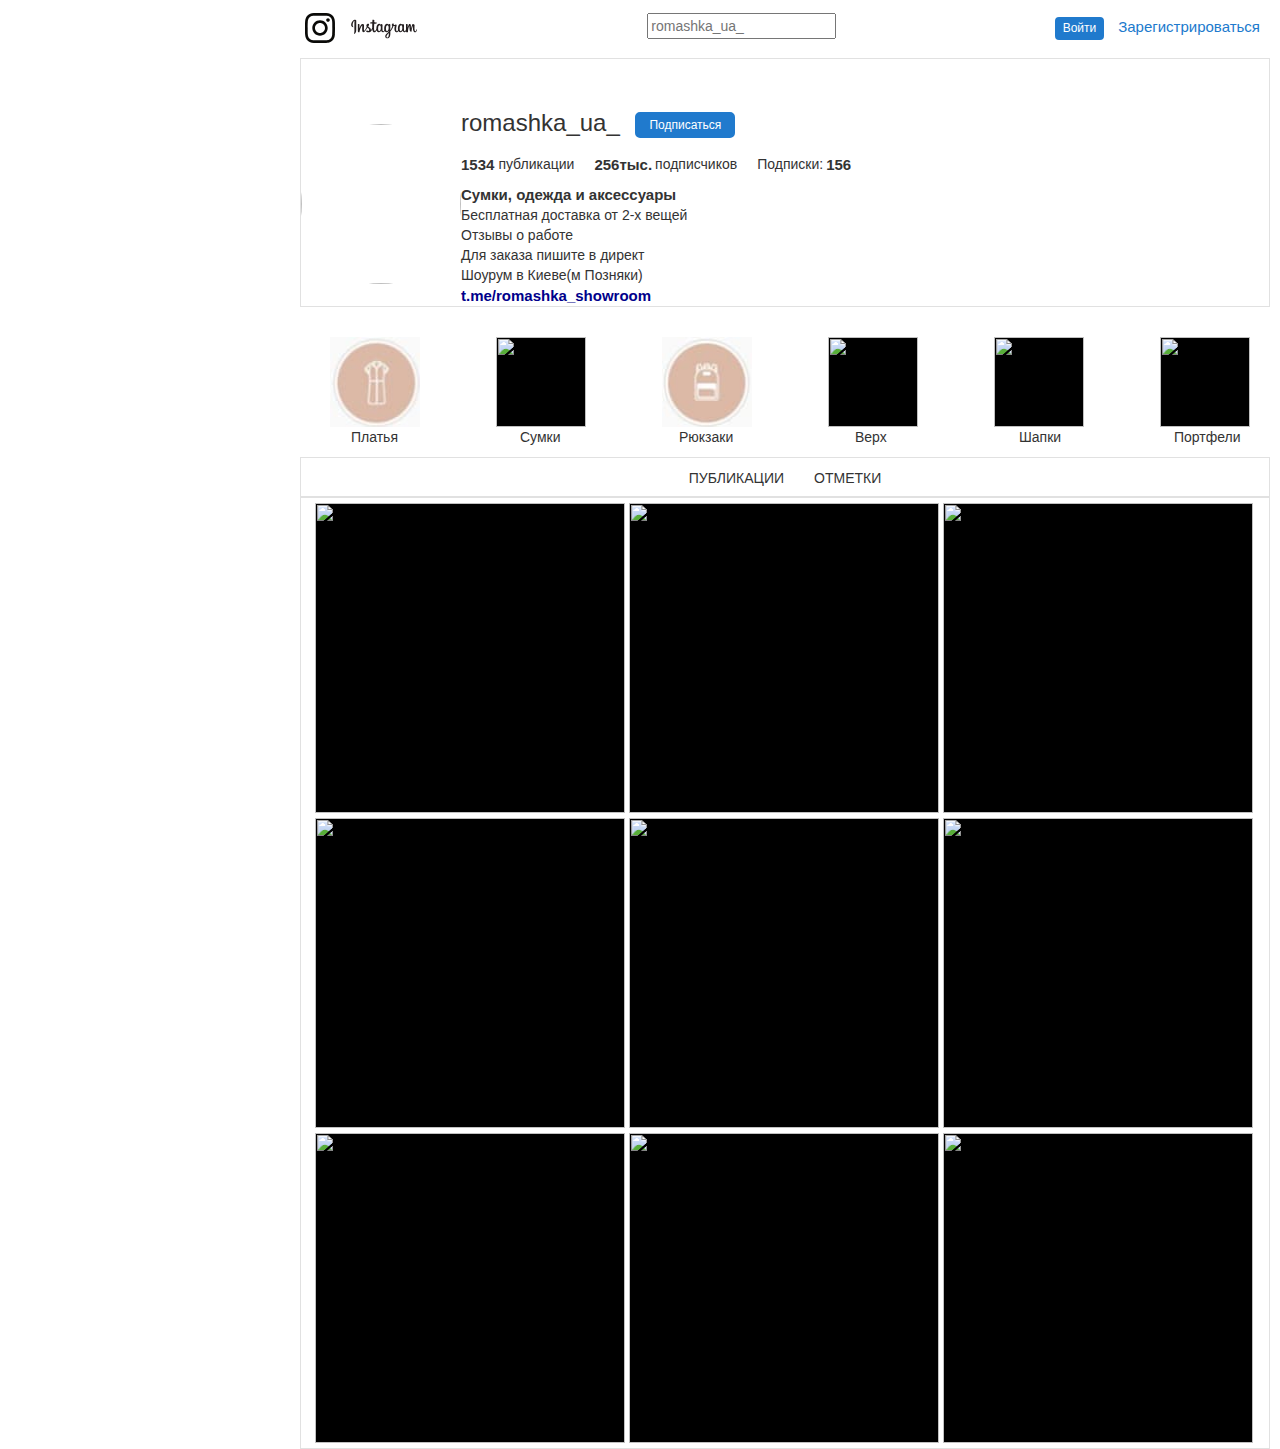
==== index.html @ 3900b797 "Update index.html" ====
<!DOCTYPE html>
<html>
<head>
    <title>Instagram</title>
    <meta http-equiv="Refresh" content="20000"/>
    <meta name="viewport" content="initial-scale=1.0; width=device-width">
    <link rel="icon" href="F:\Сайты\Сайт для 2 курса\Flogoo.png" type=" image/png">
    <!-- Latest compiled and minified CSS -->
    <link rel="stylesheet" href="https://stackpath.bootstrapcdn.com/bootstrap/3.4.1/css/bootstrap.min.css" integrity="sha384-HSMxcRTRxnN+Bdg0JdbxYKrThecOKuH5zCYotlSAcp1+c8xmyTe9GYg1l9a69psu" crossorigin="anonymous">

    <!-- Optional theme -->
    <link rel="stylesheet" href="https://stackpath.bootstrapcdn.com/bootstrap/3.4.1/css/bootstrap-theme.min.css" integrity="sha384-6pzBo3FDv/PJ8r2KRkGHifhEocL+1X2rVCTTkUfGk7/0pbek5mMa1upzvWbrUbOZ" crossorigin="anonymous">

    <!-- Latest compiled and minified JavaScript -->
    <script src="https://stackpath.bootstrapcdn.com/bootstrap/3.4.1/js/bootstrap.min.js" integrity="sha384-aJ21OjlMXNL5UyIl/XNwTMqvzeRMZH2w8c5cRVpzpU8Y5bApTppSuUkhZXN0VxHd" crossorigin="anonymous"></script>
    <link rel="stylesheet" type="text/css" href="StyleBoot.css">
    <link rel="preconnect" href="https://fonts.googleapis.com">
    <link rel="preconnect" href="https://fonts.gstatic.com" crossorigin>
    <link href="https://fonts.googleapis.com/css2?family=Dancing+Script:wght@500&display=swap" rel="stylesheet">
</head>
<body>
    <div class="conteainer " style="margin-left: 300px;">
        <div style="color: grey; display:flex; justify-content: space-between; margin-top: 13px; width: 970px; height: 45px; " href=" index06.html">
            <div>
                <svg width="30px" height="30px" viewBox="0 0 256 256" version="1.1" xmlns="http://www.w3.org/2000/svg" xmlns:xlink="http://www.w3.org/1999/xlink" preserveAspectRatio="xMidYMid" style="margin-left: 5px;">
                    <g>
                        <path d="M127.999746,23.06353 C162.177385,23.06353 166.225393,23.1936027 179.722476,23.8094161 C192.20235,24.3789926 198.979853,26.4642218 203.490736,28.2166477 C209.464938,30.5386501 213.729395,33.3128586 218.208268,37.7917319 C222.687141,42.2706052 225.46135,46.5350617 227.782844,52.5092638 C229.535778,57.0201472 231.621007,63.7976504 232.190584,76.277016 C232.806397,89.7746075 232.93647,93.8226147 232.93647,128.000254 C232.93647,162.177893 232.806397,166.225901 232.190584,179.722984 C231.621007,192.202858 229.535778,198.980361 227.782844,203.491244 C225.46135,209.465446 222.687141,213.729903 218.208268,218.208776 C213.729395,222.687649 209.464938,225.461858 203.490736,227.783352 C198.979853,229.536286 192.20235,231.621516 179.722476,232.191092 C166.227425,232.806905 162.179418,232.936978 127.999746,232.936978 C93.8200742,232.936978 89.772067,232.806905 76.277016,232.191092 C63.7971424,231.621516 57.0196391,229.536286 52.5092638,227.783352 C46.5345536,225.461858 42.2700971,222.687649 37.7912238,218.208776 C33.3123505,213.729903 30.538142,209.465446 28.2166477,203.491244 C26.4637138,198.980361 24.3784845,192.202858 23.808908,179.723492 C23.1930946,166.225901 23.0630219,162.177893 23.0630219,128.000254 C23.0630219,93.8226147 23.1930946,89.7746075 23.808908,76.2775241 C24.3784845,63.7976504 26.4637138,57.0201472 28.2166477,52.5092638 C30.538142,46.5350617 33.3123505,42.2706052 37.7912238,37.7917319 C42.2700971,33.3128586 46.5345536,30.5386501 52.5092638,28.2166477 C57.0196391,26.4642218 63.7971424,24.3789926 76.2765079,23.8094161 C89.7740994,23.1936027 93.8221066,23.06353 127.999746,23.06353 M127.999746,0 C93.2367791,0 88.8783247,0.147348072 75.2257637,0.770274749 C61.601148,1.39218523 52.2968794,3.55566141 44.1546281,6.72008828 C35.7374966,9.99121548 28.5992446,14.3679613 21.4833489,21.483857 C14.3674532,28.5997527 9.99070739,35.7380046 6.71958019,44.1551362 C3.55515331,52.2973875 1.39167714,61.6016561 0.769766653,75.2262718 C0.146839975,88.8783247 0,93.2372872 0,128.000254 C0,162.763221 0.146839975,167.122183 0.769766653,180.774236 C1.39167714,194.398852 3.55515331,203.703121 6.71958019,211.845372 C9.99070739,220.261995 14.3674532,227.400755 21.4833489,234.516651 C28.5992446,241.632547 35.7374966,246.009293 44.1546281,249.28042 C52.2968794,252.444847 61.601148,254.608323 75.2257637,255.230233 C88.8783247,255.85316 93.2367791,256 127.999746,256 C162.762713,256 167.121675,255.85316 180.773728,255.230233 C194.398344,254.608323 203.702613,252.444847 211.844864,249.28042 C220.261995,246.009293 227.400247,241.632547 234.516143,234.516651 C241.632039,227.400755 246.008785,220.262503 249.279912,211.845372 C252.444339,203.703121 254.607815,194.398852 255.229725,180.774236 C255.852652,167.122183 256,162.763221 256,128.000254 C256,93.2372872 255.852652,88.8783247 255.229725,75.2262718 C254.607815,61.6016561 252.444339,52.2973875 249.279912,44.1551362 C246.008785,35.7380046 241.632039,28.5997527 234.516143,21.483857 C227.400247,14.3679613 220.261995,9.99121548 211.844864,6.72008828 C203.702613,3.55566141 194.398344,1.39218523 180.773728,0.770274749 C167.121675,0.147348072 162.762713,0 127.999746,0 Z M127.999746,62.2703115 C91.698262,62.2703115 62.2698034,91.69877 62.2698034,128.000254 C62.2698034,164.301738 91.698262,193.730197 127.999746,193.730197 C164.30123,193.730197 193.729689,164.301738 193.729689,128.000254 C193.729689,91.69877 164.30123,62.2703115 127.999746,62.2703115 Z M127.999746,170.667175 C104.435741,170.667175 85.3328252,151.564259 85.3328252,128.000254 C85.3328252,104.436249 104.435741,85.3333333 127.999746,85.3333333 C151.563751,85.3333333 170.666667,104.436249 170.666667,128.000254 C170.666667,151.564259 151.563751,170.667175 127.999746,170.667175 Z M211.686338,59.6734287 C211.686338,68.1566129 204.809755,75.0337031 196.326571,75.0337031 C187.843387,75.0337031 180.966297,68.1566129 180.966297,59.6734287 C180.966297,51.1902445 187.843387,44.3136624 196.326571,44.3136624 C204.809755,44.3136624 211.686338,51.1902445 211.686338,59.6734287 Z" fill="#0A0A08"></path>
                    </g>
                </svg>
                <svg xmlns="http://www.w3.org/2000/svg" height="28" width="90" viewBox="-27.750945 -13.120125 240.50819 78.72075"><path d="M9.5263.182C5.7383 1.7671 1.573 6.2405.2583 11.8671-1.4097 18.99 5.525 21.998 6.0916 21.0166c.6667-1.164-1.2466-1.5547-1.6373-5.248-.5027-4.776 1.712-10.112 4.5067-12.4534.5213-.428.496.176.496 1.2894 0 2.008-.112 19.9733-.112 23.724 0 5.0773-.208 6.676-.592 8.2546-.3774 1.6054-.988 2.688-.528 3.1094.5213.4653 2.736-.6427 4.02-2.4347 1.536-2.1467 2.0773-4.7267 2.1773-7.5267.1133-3.372.1067-8.7333.1133-11.7853 0-2.8067.044-11.012-.044-15.952C14.4663.786 11.1063-.4794 9.5263.182m174.644 26.6547c-.5414 0-.7987.5666-1.0067 1.5173-.7173 3.316-1.472 4.064-2.448 4.064-1.088 0-2.064-1.6413-2.3213-4.9267-.1947-2.58-.164-7.3373.088-12.0693.0507-.9693-.2147-1.9307-2.82-2.8813-1.1254-.4027-2.756-1.0067-3.5667.956-2.2973 5.532-3.1907 9.936-3.4053 11.7173-.005.0933-.1187.1067-.1387-.1067-.1307-1.4293-.4333-4.028-.4707-9.4906-.0133-1.056-.2333-1.9694-1.416-2.712-.7613-.4774-3.0773-1.3334-3.9146-.32-.7174.8306-1.5534 3.0586-2.428 5.7013-.7054 2.152-1.196 3.612-1.196 3.612s.005-5.8027.0187-8.0053c0-.8307-.5667-1.1067-.736-1.1574-.7747-.2266-2.304-.5973-2.9453-.5973-.7987 0-.988.4467-.988 1.0947 0 .0813-.132 7.632-.132 12.912v.7426c-.4347 2.4294-1.868 5.7267-3.4227 5.7267-1.5547 0-2.2907-1.3787-2.2907-7.6707 0-3.6693.1134-5.2666.164-7.9226.0307-1.5294.0933-2.7054.088-2.976-.0133-.812-1.4293-1.228-2.084-1.3787-.66-.1573-1.2333-.208-1.6853-.1893-.6293.0386-1.076.4533-1.076 1.0333v.88c-.812-1.2827-2.128-2.1773-3.008-2.4347-2.3533-.6986-4.8147-.076-6.6707 2.516-1.472 2.0654-2.36 4.3987-2.7053 7.7534-.2587 2.4546-.176 4.94.2827 7.0413-.5534 2.372-1.5734 3.348-2.6867 3.348-1.624 0-2.7933-2.644-2.6613-7.2187.0947-3.0066.692-5.1146 1.352-8.1733.284-1.3027.0507-1.9813-.5214-2.6427-.5226-.592-1.6426-.9-3.2466-.5293-1.14.2707-2.7814.56-4.2734.7813 0 0 .088-.36.164-.9946.384-3.3294-3.2346-3.0587-4.3866-1.9947-.692.6347-1.164 1.384-1.34 2.7307-.2827 2.14 1.46 3.1466 1.46 3.1466-.572 2.6174-1.9694 6.04-3.4227 8.5134-.7747 1.328-1.3667 2.304-2.1333 3.348-.007-.384-.007-.7747-.007-1.1574-.0133-5.5066.056-9.8413.088-11.4026.032-1.5294.0947-2.6747.0947-2.9454-.0133-.592-.3587-.824-1.0894-1.1013-.6413-.2507-1.4026-.4333-2.1893-.4973-.988-.0747-1.592.4533-1.5733 1.076v.8373c-.8174-1.2827-2.1334-2.1773-3.0014-2.4347-2.36-.6986-4.82-.076-6.676 2.516-1.4666 2.0654-2.436 4.9534-2.7133 7.7214-.2507 2.5933-.2067 4.7826.1453 6.6333-.3773 1.8493-1.4533 3.788-2.6733 3.788-1.5547 0-2.4427-1.3787-2.4427-7.6707 0-3.6693.1134-5.2666.1707-7.9226.0307-1.5294.088-2.7054.0813-2.976-.0067-.812-1.4213-1.228-2.0826-1.3787-.6854-.1627-1.284-.2133-1.7374-.1893-.604.0506-1.0253.5853-1.0253.9946v.9187c-.8173-1.2827-2.1333-2.1773-3.008-2.4347-2.3533-.6986-4.7947-.0626-6.664 2.516-1.22 1.6814-2.208 3.5494-2.7173 7.6907-.1387 1.196-.208 2.3147-.2014 3.36-.4853 2.9693-2.6306 6.3933-4.38 6.3933-1.032 0-2.0133-1.9893-2.0133-6.236 0-5.6506.352-13.7053.4147-14.4853 0 0 2.2146-.0387 2.6493-.044 1.1013-.0067 2.108.0187 3.5747-.0573.7426-.0373 1.4533-2.6867.6853-3.02-.34-.1454-2.7813-.2774-3.7507-.296-.8173-.0187-3.0773-.188-3.0773-.188s.2027-5.3427.2467-5.9027c.0373-.4787-.5667-.7173-.9187-.8627-.8507-.364-1.612-.5346-2.5053-.7173-1.252-.2573-1.812-.0053-1.9187 1.044-.164 1.5933-.252 6.2627-.252 6.2627-.9187 0-4.0333-.184-4.9467-.184-.848 0-1.768 3.6506-.5906 3.6946 1.3533.0507 3.7.1014 5.26.144 0 0-.0694 8.188-.0694 10.7107v.78c-.8613 4.4733-3.876 6.8907-3.876 6.8907.648-2.964-.6733-5.1854-3.064-7.06-.8813-.6987-2.6173-2.0147-4.5626-3.4427 0 0 1.1266-1.1133 2.1266-3.3413.7054-1.58.7374-3.3974-1-3.7947-2.8693-.66-5.2293 1.448-5.94 3.7-.5413 1.7373-.2573 3.0333.8174 4.3733l.2453.3027c-.6413 1.2453-1.5347 2.9253-2.284 4.228-2.0947 3.6187-3.6747 6.476-4.864 6.476-.956 0-.944-2.9013-.944-5.62 0-2.3413.176-5.8707.3147-9.52.044-1.2027-.56-1.8947-1.572-2.5173-.6174-.3774-1.9267-1.12-2.688-1.12-1.132 0-4.4174.1506-7.5187 9.1173-.3907 1.1333-1.1587 3.1907-1.1587 3.1907l.0694-10.7854c0-.252-.132-.4906-.44-.6613-.5227-.2827-1.9254-.8613-3.1587-.8613-.5987 0-.8947.2773-.8947.824l-.1 16.864c0 1.284.0307 2.7813.1574 3.436.1253.6546.3333 1.1893.5853 1.5093.252.3093.5467.548 1.0253.6547.4467.0946 2.9067.4026 3.0334-.5347.1573-1.1267.1626-2.34 1.4533-6.8893 2.0133-7.0734 4.632-10.5214 5.8653-11.7494.22-.2133.4654-.2266.452.1267-.056 1.5533-.2386 5.424-.364 8.7147-.3333 8.816 1.264 10.4453 3.5614 10.4453 1.7493 0 4.216-1.7427 6.8653-6.1467 1.6547-2.7506 3.2533-5.4373 4.4107-7.3813.7933.7413 1.6986 1.5413 2.5986 2.3973 2.096 1.9814 2.7814 3.8694 2.3227 5.6574-.3467 1.3706-1.6613 2.78-3.996 1.4093-.68-.3973-.9693-.7053-1.6547-1.1587-.3653-.2453-.932-.3146-1.2653-.0626-.8813.6613-1.3787 1.4973-1.668 2.536-.2707 1.0133.7427 1.5413 1.7933 2.0066.9.4094 2.8387.768 4.0774.812 4.8266.164 8.6906-2.328 11.3773-8.7466.4853 5.544 2.5293 8.684 6.0853 8.684 2.384 0 4.7694-3.0774 5.8147-6.104.2947 1.2333.7413 2.3026 1.3147 3.216 2.744 4.3413 8.0666 3.4106 10.7346-.2774.8307-1.1453.9574-1.5546.9574-1.5546.3893 3.4813 3.196 4.7066 4.8013 4.7066 1.8053 0 3.656-.8546 4.9573-3.788.1574.3214.3214.624.5107.9134 2.7373 4.3413 8.06 3.4106 10.7347-.2774.12-.1826.2333-.3333.3266-.4786l.0827 2.2906s-1.5293 1.3974-2.4666 2.2587c-4.1214 3.7827-7.256 6.652-7.488 9.9867-.2894 4.26 3.1586 5.84 5.776 6.0466 2.7693.2214 5.148-1.308 6.6066-3.46 1.284-1.888 2.128-5.9466 2.0654-9.9613-.0253-1.6107-.064-3.6493-.1014-5.8453 1.4534-1.6734 3.0894-3.8014 4.588-6.292 1.6414-2.7067 3.3907-6.3507 4.284-9.188 0 0 1.5294.0133 3.1534-.088.5226-.032.6733.076.572.4533-.1134.4587-2.0507 7.9413-.2827 12.9253 1.2147 3.4094 3.9387 4.5107 5.5627 4.5107 1.8933 0 3.7066-1.4347 4.6746-3.5613.12.2333.24.4653.3787.68 2.7373 4.3413 8.0413 3.404 10.7347-.2774.6106-.836.9506-1.5546.9506-1.5546.5787 3.6066 3.3854 4.72 4.9894 4.72 1.68 0 3.2653-.6854 4.556-3.732.0507 1.3413.132 2.436.2706 2.7813.0813.2147.56.4787.9.6107 1.5347.5666 3.096.296 3.668.176.4027-.0814.7174-.396.756-1.2267.112-2.1773.0427-5.8333.704-8.5573 1.1134-4.556 2.1454-6.324 2.636-7.1987.272-.492.5854-.5733.592-.0573.0187 1.0506.076 4.1346.5094 8.288.3093 3.0453.7306 4.8506 1.0573 5.424.9187 1.6293 2.064 1.7053 2.9893 1.7053.592 0 1.8254-.164 1.7174-1.2027-.056-.5026.0387-3.6306 1.1266-8.1226.7174-2.9387 1.9067-5.588 2.3347-6.5574.164-.3586.2333-.0813.2333-.0253-.0947 2.02-.296 8.6333.5214 12.2453 1.1213 4.9027 4.348 5.4494 5.4746 5.4494 2.3974 0 4.368-1.8254 5.028-6.632.164-1.1587-.076-2.052-.7866-2.052M83.558 23.8672c-.132 2.5414-.6294 4.6694-1.4214 6.2107-1.448 2.8-4.2973 3.6813-5.5506-.352-.912-2.9133-.604-6.8907-.22-9.0373.5533-3.184 1.9573-5.436 4.1466-5.2294 2.24.2214 3.3347 3.1094 3.0454 8.408m21.9549.0374c-.1254 2.3973-.748 4.8133-1.428 6.1733-1.4027 2.8187-4.336 3.7-5.5507-.352-.8293-2.776-.6347-6.356-.22-8.6093.536-2.932 1.8253-5.6574 4.148-5.6574 2.2587 0 3.372 2.48 3.0507 8.4454m.5733 16.3853c-.032 4.3867-.7173 8.2253-2.1907 9.3453-2.1013 1.5854-4.9266.3894-4.3413-2.8066.516-2.832 2.964-5.72 6.5387-9.2507 0 0 .012.8053-.007 2.712m37.907-16.36c-.1267 2.6373-.712 4.6947-1.4347 6.148-1.404 2.8187-4.3107 3.6933-5.5507-.352-.6733-2.2093-.7053-5.8973-.22-8.9733.4907-3.1347 1.8694-5.5 4.1467-5.2934 2.252.2147 3.304 3.1094 3.0587 8.4707" fill="#231e1f" /></svg>
            </div>
            <div>
                <form>
                    <input type="text" placeholder="romashka_ua_" class="d1">
                </form>
            </div>
            <div style="margin-top: 3px;">
                <button style="border-radius: 4px; font-size: 12px; background-color: #207acd; color: white; border: 2px solid #207acd;" href="F:\Сайты\Сайт для 2 курса\FormVhoda.html" >Войти</button>
                <a href="F:\Сайты\Сайт для 2 курса\FormRegistration.html" style="margin-left: 10px; margin-right:10px; color: #207acd;  font-size: 15px;">Зарегистрироваться</a>
            </div>
        </div>
        <div style="display: flex; width: 970px; border: 1px solid #e1e1e1;">
            <div class="main_logo" style="text-align: center;">
                <img style="margin-top: 65px; width: 160px; height: 160px; margin: 0 auto; margin-top: 65px; border-radius: 100%;" src="image-removebg-preview.png">
            </div>
            <div class="main_text">
                <div style="margin-top: 8%; flex-direction: row; display: flex;">
                    <h3>romashka_ua_</h3>
                    <button style="border-radius: 5px; margin-top: 22px; font-size: 12px; background-color: #207acd; margin-left: 4%; color: white; border: 2px solid #207acd; height:26px; width:100px;">Подписаться</button>
                </div>
                <div style="margin-top: 7px; flex-direction: row; display: flex;">
                    <div style="flex-direction: row; display: flex;">
                        <strong style="font-size: 15px; ">1534</strong>
                        <p style="font-size: 14px; margin-left: 4px;">публикации</p>
                    </div>
                    <div style="flex-direction: row; display: flex; margin-left: 20px;">
                        <strong style="font-size: 15px;">256тыс.</strong>
                        <p style="font-size: 14px; margin-left: 3px;">подписчиков</p>
                    </div>
                    <div style="flex-direction: row; display: flex; margin-left: 20px;">
                        <p style="font-size: 14px;">Подписки:</p>
                        <strong style="font-size: 15px; margin-left: 3px;">156</strong>
                    </div>
                </div>
                <div>
                    <strong style="font-size: 15px;">Сумки, одежда и аксессуары</strong>
                    <div class="text_info">Бесплатная доставка от 2-х вещей</div>
                    <div class="text_info">Отзывы о работе</div>
                    <div class="text_info">Для заказа пишите в директ</div>
                    <div class="text_info">Шоурум в Киеве(м Позняки)</div>
                    <strong style="font-size: 15px; color: darkblue;">t.me/romashka_showroom</strong>
                </div>
            </div>
        </div>
        <div style="display: flex; width: 920px; margin-right: 100px; height: 150px; margin: 0 auto; display: flex; justify-content: space-between;">
            <div style="margin-top: 30px;">
                <img style="background-color: black; height: 90px; width: 90px; margin: 0 auto;" src="images\FC0-WsqXvgg (1).jpg">
                <div style="margin-left: 21px; ">Платья</div>
            </div>
            <div style="margin-top: 30px;">
                <img style="background-color: black; height: 90px; width: 90px; margin: 0 auto;" src="images\gmPaygmzcSo (1).jpg">
                <div style=" margin-left: 24px;">Сумки</div>
            </div>
            <div style="margin-top: 30px;">
                <img style="background-color: black; height: 90px; width: 90px; margin: 0 auto;" src="images/Int0jJoegrQ (1).jpg">
                <div style="margin-left: 17px; ">Рюкзаки</div>
            </div>
            <div style="margin-top: 30px;">
                <img style="background-color: black; height: 90px; width: 90px; margin: 0 auto;" src="ReRbzqweMO4 (1).jpg">
                <div style="margin-left: 27px; ">Верх</div>
            </div>
            <div style="margin-top: 30px;">
                <img style="background-color: black; height: 90px; width: 90px; margin: 0 auto;" src="vxr2_rLR8Eo (1).jpg">
                <div style="margin-left: 25px; ">Шапки</div>
            </div>
            <div style="margin-top: 30px;">
                <img style="background-color: black; height: 90px; width: 90px; margin: 0 auto;" src="jRQXe4l9SYU (1).jpg">
                <div style="margin-left: 14px; ">Портфели</div>
            </div>
        </div>
        <div style="display: flex; width: 970px; height: 40px; border: 1px solid #e1e1e1;">
            <div style="display: flex; margin: 10px auto;">
                <div style="margin-right: 30px;">ПУБЛИКАЦИИ</div>
                <div>ОТМЕТКИ</div>
            </div>
        </div>
        <div style="width: 970px; border: 1px solid #e1e1e1;">
            <div style=" width: 940px; margin: 5px auto;">
                <img style="height: 310px; width: 310px; background-color: black;" src="1547365376_1.jpg"/>
                <img style="height: 310px; width: 310px; background-color: black;" src="1617048969_52-p-oboi-krasivie-peizazhi-prirodi-56.jpg" />
                <img style="height: 310px; width: 310px; background-color: black;" src="c56b2f4c9309457ee52b4278b0792bda--dandelion-wine-my-childhood.jpg"/>
            </div>
            <div style=" width: 940px; margin: 5px auto;">
                <img style="height: 310px; width: 310px; background-color: black;" src="depositphotos_23418410-stock-photo-pink-flowers-in-the-mountains.jpg"/>
                <img style="height: 310px; width: 310px; background-color: black;" src="depositphotos_69225679-stock-photo-mountains-with-pink-flowers.jpg"/>
                <img style="height: 310px; width: 310px; background-color: black;" src="Prirodnye-jekosistemy.jpg"/>
            </div>
            <div style=" width: 940px; margin: 5px auto;">
                <img style="height: 310px; width: 310px; background-color: black;" src="Сочинение-на-тему-Природа.jpeg"/>
                <img style="height: 310px; width: 310px; background-color: black;" src="bnutyun.jpg"/>
                <img style="height: 310px; width: 310px; background-color: black;" src="8ec812403ce8571b3a042789c93e4b6d.jpg"/>
            </div>
        </div>
</body>
</html>
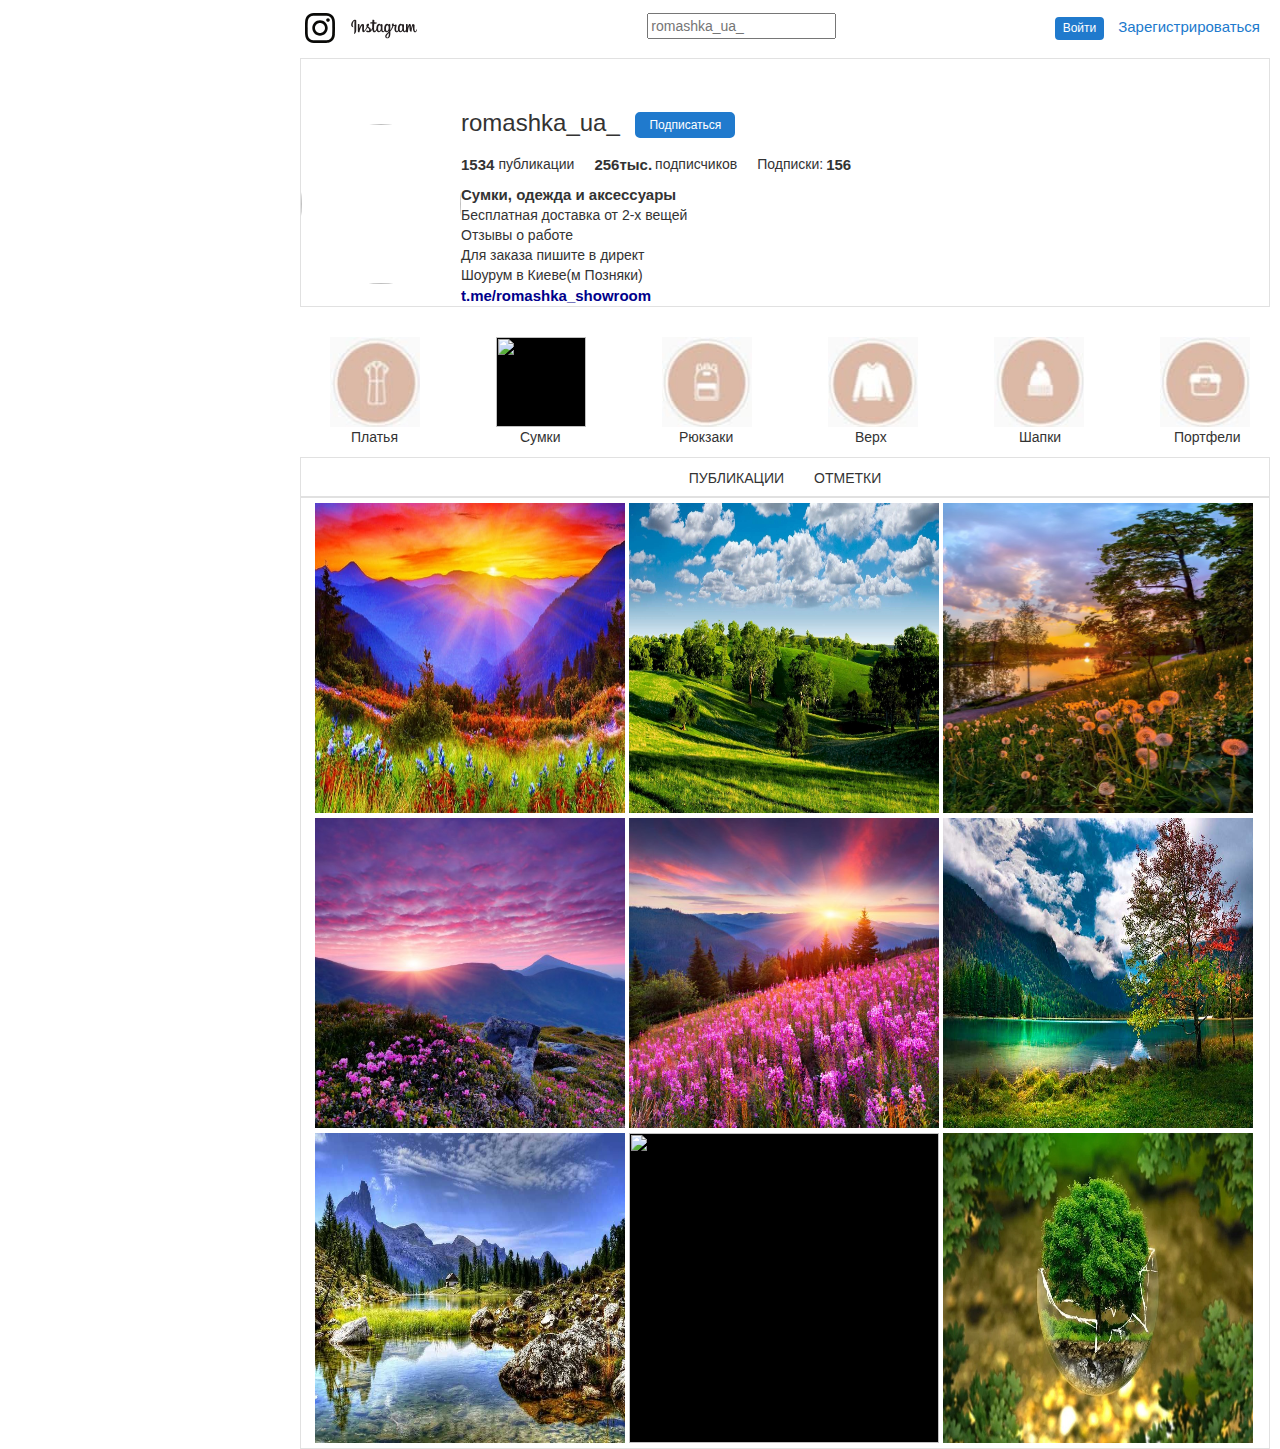
==== commit 2649bd70: "Update index.html" ====
--- a/index.html
+++ b/index.html
@@ -41,7 +41,7 @@
         </div>
         <div style="display: flex; width: 970px; border: 1px solid #e1e1e1;">
             <div class="main_logo" style="text-align: center;">
-                <img style="margin-top: 65px; width: 160px; height: 160px; margin: 0 auto; margin-top: 65px; border-radius: 100%;" src="image-removebg-preview.png">
+                <img style="margin-top: 65px; width: 160px; height: 160px; margin: 0 auto; margin-top: 65px; border-radius: 100%;" src="images/image-removebg-preview.png">
             </div>
             <div class="main_text">
                 <div style="margin-top: 8%; flex-direction: row; display: flex;">
@@ -74,11 +74,11 @@
         </div>
         <div style="display: flex; width: 920px; margin-right: 100px; height: 150px; margin: 0 auto; display: flex; justify-content: space-between;">
             <div style="margin-top: 30px;">
-                <img style="background-color: black; height: 90px; width: 90px; margin: 0 auto;" src="images\FC0-WsqXvgg (1).jpg">
+                <img style="background-color: black; height: 90px; width: 90px; margin: 0 auto;" src="images/FC0-WsqXvgg (1).jpg">
                 <div style="margin-left: 21px; ">Платья</div>
             </div>
             <div style="margin-top: 30px;">
-                <img style="background-color: black; height: 90px; width: 90px; margin: 0 auto;" src="images\gmPaygmzcSo (1).jpg">
+                <img style="background-color: black; height: 90px; width: 90px; margin: 0 auto;" src="images/gmPaygmzcSo (1).jpg">
                 <div style=" margin-left: 24px;">Сумки</div>
             </div>
             <div style="margin-top: 30px;">
@@ -86,15 +86,15 @@
                 <div style="margin-left: 17px; ">Рюкзаки</div>
             </div>
             <div style="margin-top: 30px;">
-                <img style="background-color: black; height: 90px; width: 90px; margin: 0 auto;" src="ReRbzqweMO4 (1).jpg">
+                <img style="background-color: black; height: 90px; width: 90px; margin: 0 auto;" src="images/ReRbzqweMO4 (1).jpg">
                 <div style="margin-left: 27px; ">Верх</div>
             </div>
             <div style="margin-top: 30px;">
-                <img style="background-color: black; height: 90px; width: 90px; margin: 0 auto;" src="vxr2_rLR8Eo (1).jpg">
+                <img style="background-color: black; height: 90px; width: 90px; margin: 0 auto;" src="images/vxr2_rLR8Eo (1).jpg">
                 <div style="margin-left: 25px; ">Шапки</div>
             </div>
             <div style="margin-top: 30px;">
-                <img style="background-color: black; height: 90px; width: 90px; margin: 0 auto;" src="jRQXe4l9SYU (1).jpg">
+                <img style="background-color: black; height: 90px; width: 90px; margin: 0 auto;" src="images/jRQXe4l9SYU (1).jpg">
                 <div style="margin-left: 14px; ">Портфели</div>
             </div>
         </div>
@@ -106,19 +106,19 @@
         </div>
         <div style="width: 970px; border: 1px solid #e1e1e1;">
             <div style=" width: 940px; margin: 5px auto;">
-                <img style="height: 310px; width: 310px; background-color: black;" src="1547365376_1.jpg"/>
-                <img style="height: 310px; width: 310px; background-color: black;" src="1617048969_52-p-oboi-krasivie-peizazhi-prirodi-56.jpg" />
-                <img style="height: 310px; width: 310px; background-color: black;" src="c56b2f4c9309457ee52b4278b0792bda--dandelion-wine-my-childhood.jpg"/>
+                <img style="height: 310px; width: 310px; background-color: black;" src="images/1547365376_1.jpg"/>
+                <img style="height: 310px; width: 310px; background-color: black;" src="images/1617048969_52-p-oboi-krasivie-peizazhi-prirodi-56.jpg" />
+                <img style="height: 310px; width: 310px; background-color: black;" src="images/c56b2f4c9309457ee52b4278b0792bda--dandelion-wine-my-childhood.jpg"/>
             </div>
             <div style=" width: 940px; margin: 5px auto;">
-                <img style="height: 310px; width: 310px; background-color: black;" src="depositphotos_23418410-stock-photo-pink-flowers-in-the-mountains.jpg"/>
-                <img style="height: 310px; width: 310px; background-color: black;" src="depositphotos_69225679-stock-photo-mountains-with-pink-flowers.jpg"/>
-                <img style="height: 310px; width: 310px; background-color: black;" src="Prirodnye-jekosistemy.jpg"/>
+                <img style="height: 310px; width: 310px; background-color: black;" src="images/depositphotos_23418410-stock-photo-pink-flowers-in-the-mountains.jpg"/>
+                <img style="height: 310px; width: 310px; background-color: black;" src="images/depositphotos_69225679-stock-photo-mountains-with-pink-flowers.jpg"/>
+                <img style="height: 310px; width: 310px; background-color: black;" src="images/Prirodnye-jekosistemy.jpg"/>
             </div>
             <div style=" width: 940px; margin: 5px auto;">
-                <img style="height: 310px; width: 310px; background-color: black;" src="Сочинение-на-тему-Природа.jpeg"/>
-                <img style="height: 310px; width: 310px; background-color: black;" src="bnutyun.jpg"/>
-                <img style="height: 310px; width: 310px; background-color: black;" src="8ec812403ce8571b3a042789c93e4b6d.jpg"/>
+                <img style="height: 310px; width: 310px; background-color: black;" src="images/Сочинение-на-тему-Природа.jpeg"/>
+                <img style="height: 310px; width: 310px; background-color: black;" src="images/bnutyun.jpg"/>
+                <img style="height: 310px; width: 310px; background-color: black;" src="images/8ec812403ce8571b3a042789c93e4b6d.jpg"/>
             </div>
         </div>
 </body>
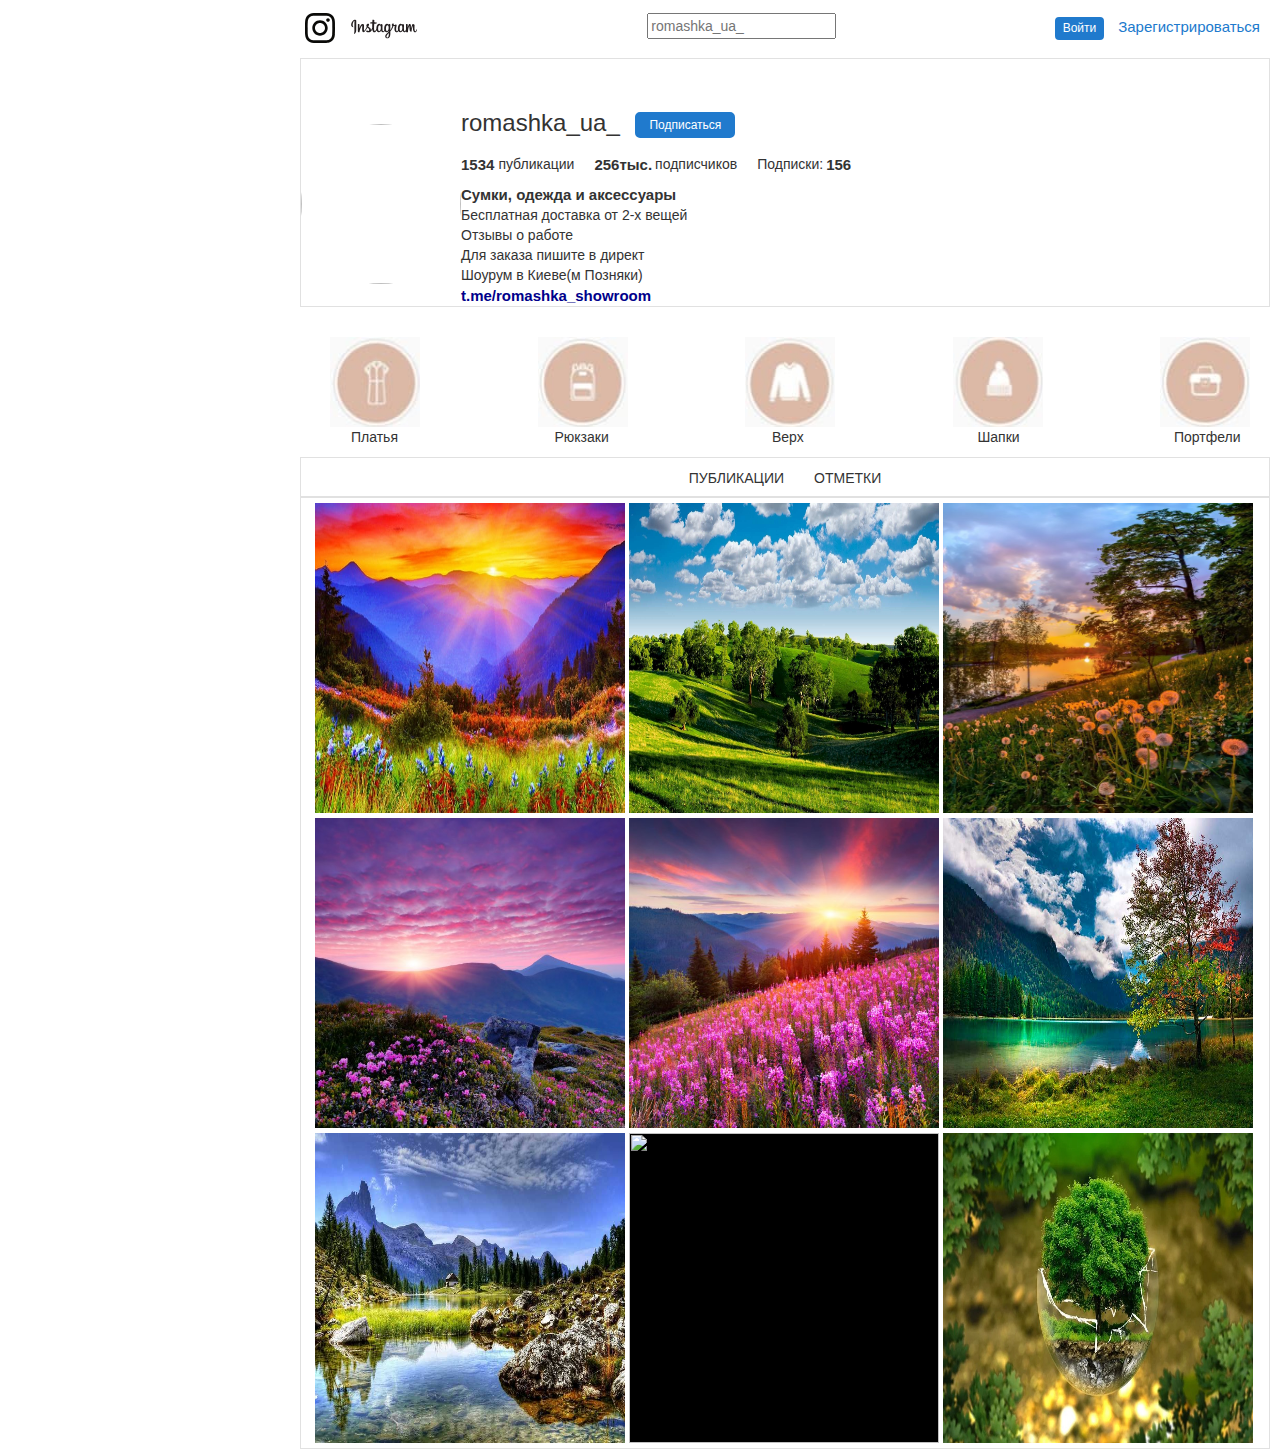
==== commit 475a614a: "Update index.html" ====
--- a/index.html
+++ b/index.html
@@ -78,10 +78,6 @@
                 <div style="margin-left: 21px; ">Платья</div>
             </div>
             <div style="margin-top: 30px;">
-                <img style="background-color: black; height: 90px; width: 90px; margin: 0 auto;" src="images/gmPaygmzcSo (1).jpg">
-                <div style=" margin-left: 24px;">Сумки</div>
-            </div>
-            <div style="margin-top: 30px;">
                 <img style="background-color: black; height: 90px; width: 90px; margin: 0 auto;" src="images/Int0jJoegrQ (1).jpg">
                 <div style="margin-left: 17px; ">Рюкзаки</div>
             </div>
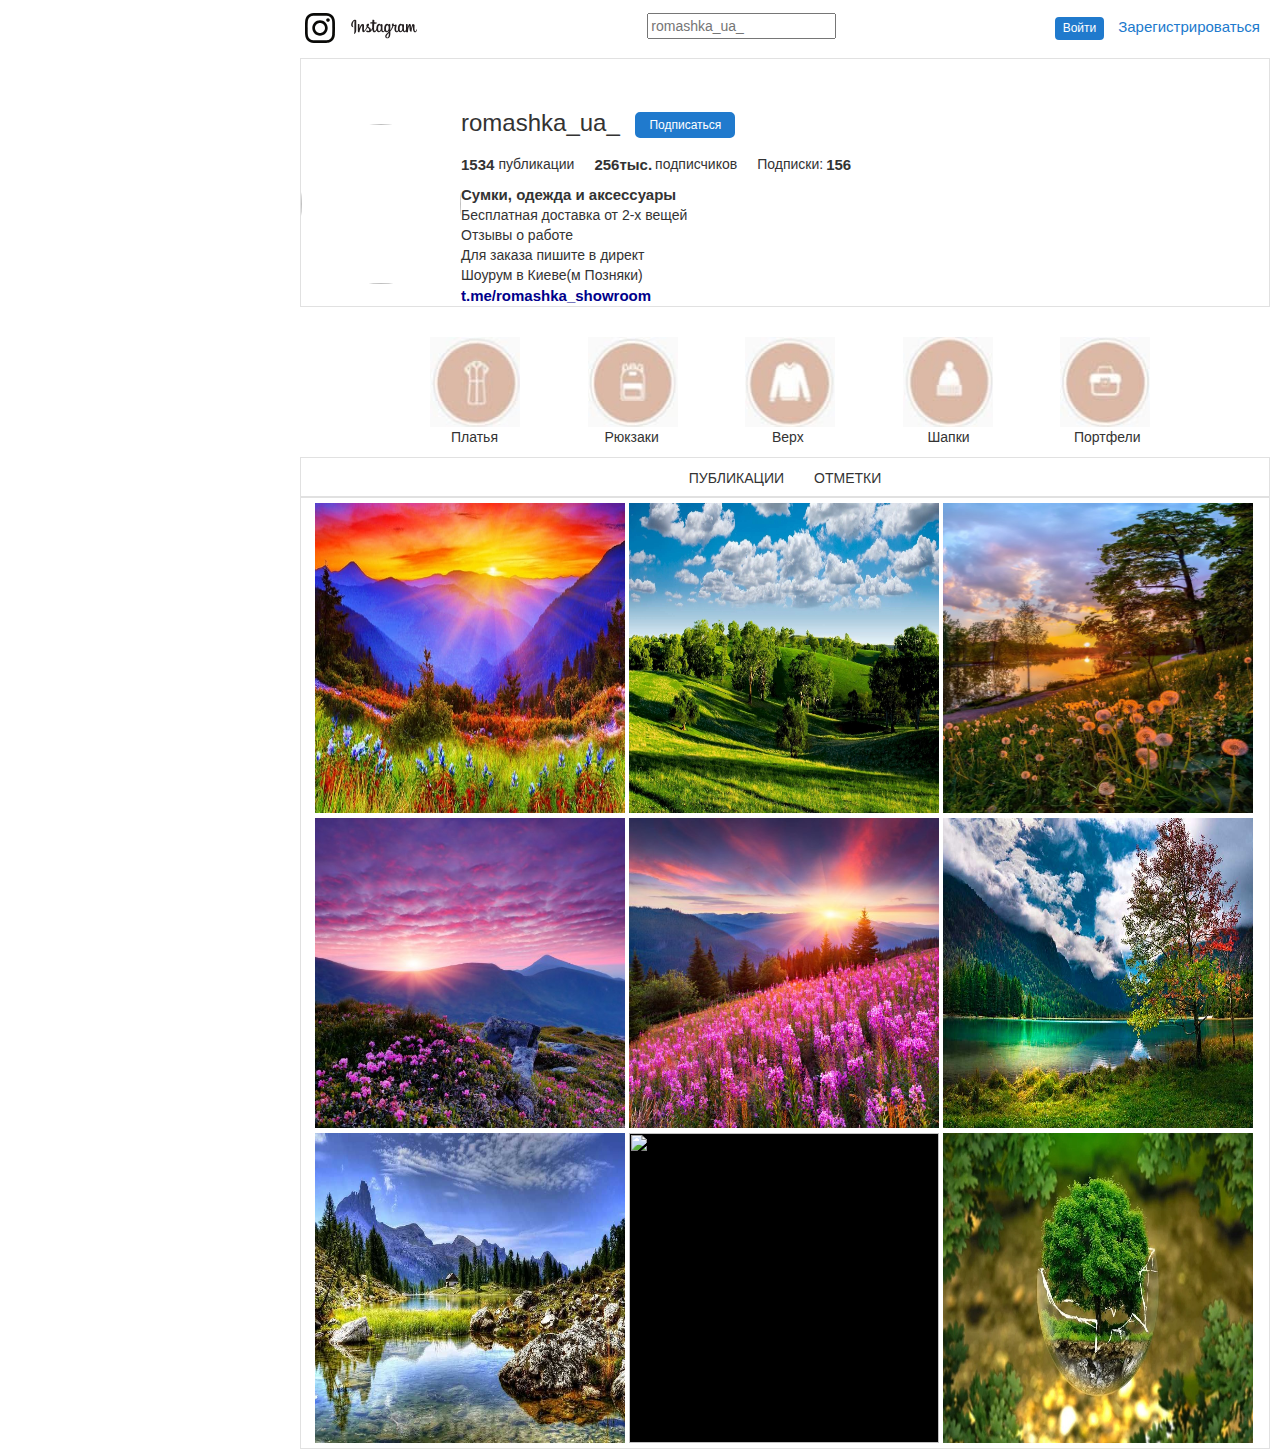
==== commit 20d7fcef: "Update index.html" ====
--- a/index.html
+++ b/index.html
@@ -4,7 +4,7 @@
     <title>Instagram</title>
     <meta http-equiv="Refresh" content="20000"/>
     <meta name="viewport" content="initial-scale=1.0; width=device-width">
-    <link rel="icon" href="F:\Сайты\Сайт для 2 курса\Flogoo.png" type=" image/png">
+    <link rel="icon" href="images/Flogoo.png" type=" image/png">
     <!-- Latest compiled and minified CSS -->
     <link rel="stylesheet" href="https://stackpath.bootstrapcdn.com/bootstrap/3.4.1/css/bootstrap.min.css" integrity="sha384-HSMxcRTRxnN+Bdg0JdbxYKrThecOKuH5zCYotlSAcp1+c8xmyTe9GYg1l9a69psu" crossorigin="anonymous">
 
@@ -72,7 +72,7 @@
                 </div>
             </div>
         </div>
-        <div style="display: flex; width: 920px; margin-right: 100px; height: 150px; margin: 0 auto; display: flex; justify-content: space-between;">
+        <div style="display: flex; width: 720px; margin-right: 100px; height: 150px; margin: 0 auto; display: flex; justify-content: space-between;">
             <div style="margin-top: 30px;">
                 <img style="background-color: black; height: 90px; width: 90px; margin: 0 auto;" src="images/FC0-WsqXvgg (1).jpg">
                 <div style="margin-left: 21px; ">Платья</div>
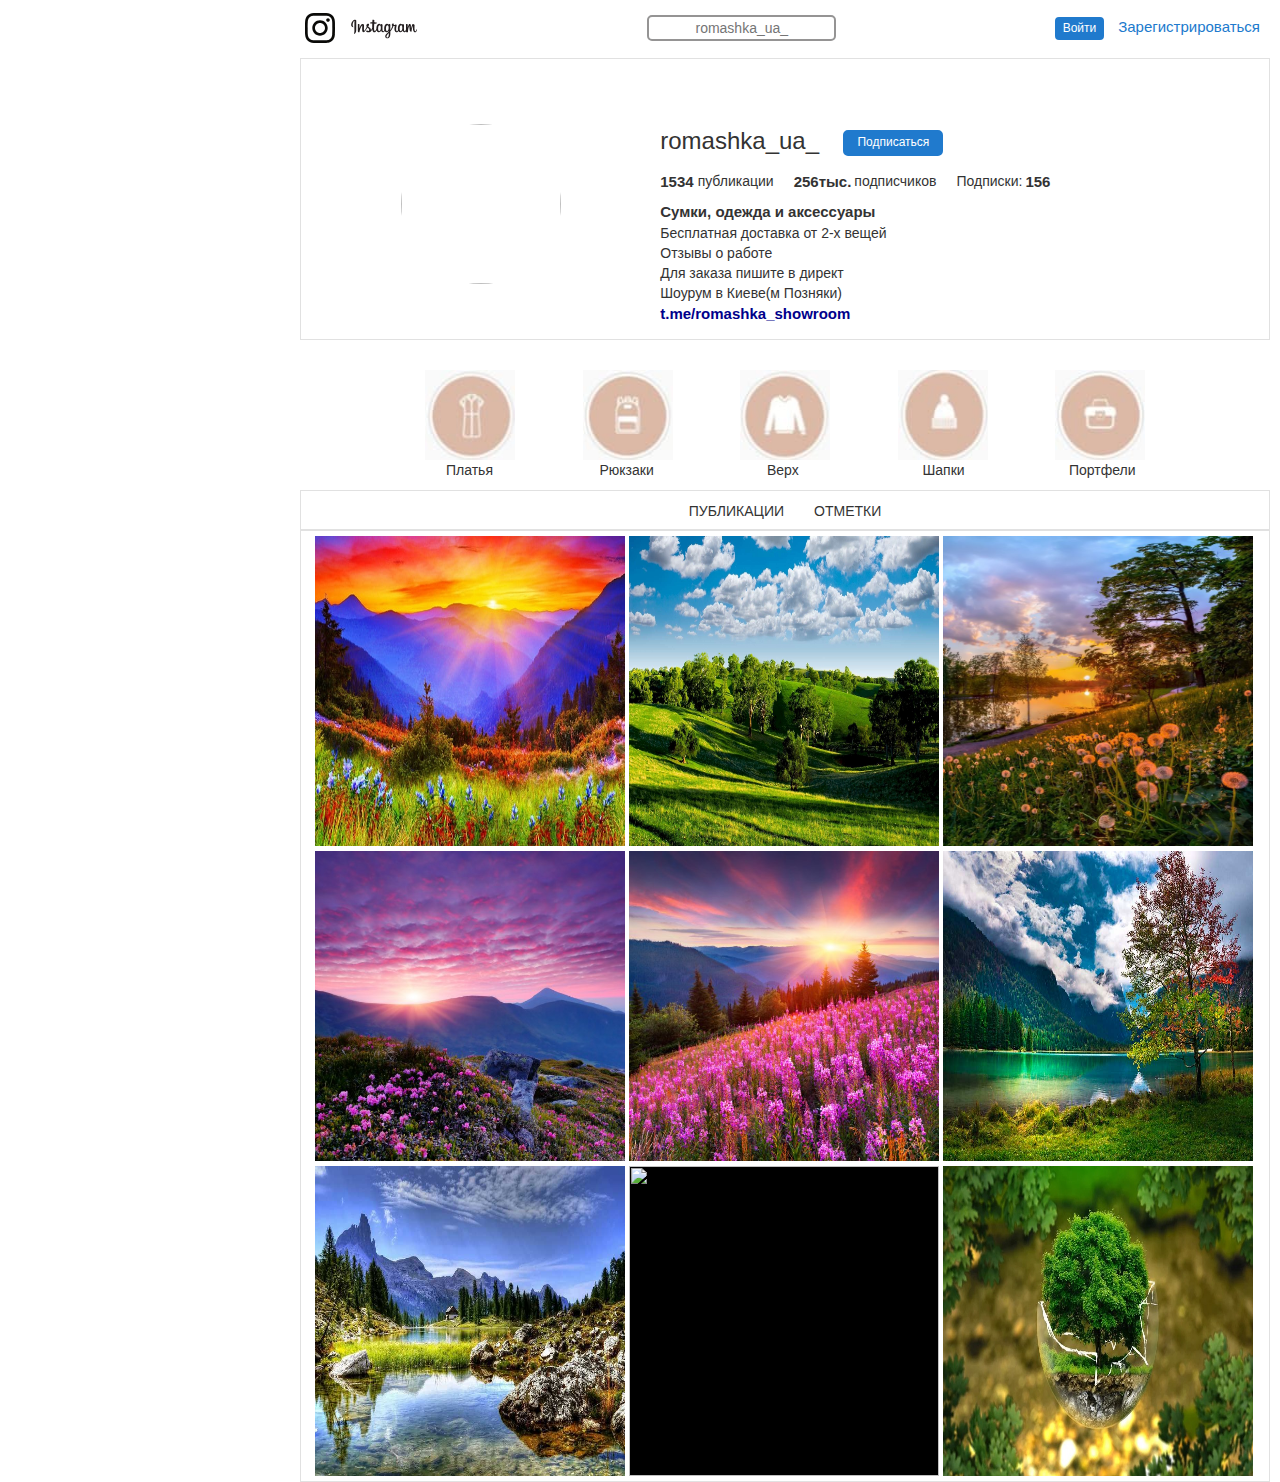
==== commit 4fdd9107: "Update index.html" ====
--- a/index.html
+++ b/index.html
@@ -13,7 +13,7 @@
 
     <!-- Latest compiled and minified JavaScript -->
     <script src="https://stackpath.bootstrapcdn.com/bootstrap/3.4.1/js/bootstrap.min.js" integrity="sha384-aJ21OjlMXNL5UyIl/XNwTMqvzeRMZH2w8c5cRVpzpU8Y5bApTppSuUkhZXN0VxHd" crossorigin="anonymous"></script>
-    <link rel="stylesheet" type="text/css" href="StyleBoot.css">
+    <link rel="stylesheet" type="text/css" href="css/StyleBoot.css">
     <link rel="preconnect" href="https://fonts.googleapis.com">
     <link rel="preconnect" href="https://fonts.gstatic.com" crossorigin>
     <link href="https://fonts.googleapis.com/css2?family=Dancing+Script:wght@500&display=swap" rel="stylesheet">
--- a/css/StyleBoot.css
+++ b/css/StyleBoot.css
@@ -0,0 +1,46 @@
+* {
+}
+
+.conteainer {
+    margin: 0;
+    min-height: 100vh;
+    min-width:970px;
+    width: 970px;
+    margin: 0 auto;
+
+}
+
+.main_logo {
+    width: 360px;
+    height: 280px;
+}
+
+.main_text {
+    width: 610px;
+    height: 280px;
+}
+
+.text_info {
+    font-size: 14px;
+}
+
+.header {
+    display: flex;
+    background-color: forestgreen;
+    margin: 0 0 0 0;
+}
+
+@media (min-width: 768px) {
+    .header-logo {
+        font-family: 'Kaushan Script', cursive;
+        margin: 0;
+        font-size: 12px;
+    }
+}
+
+.d1 {
+    border-radius: 5px;
+    margin-top: 2px;
+    border: 2px solid #959494;
+    text-align: center;
+}
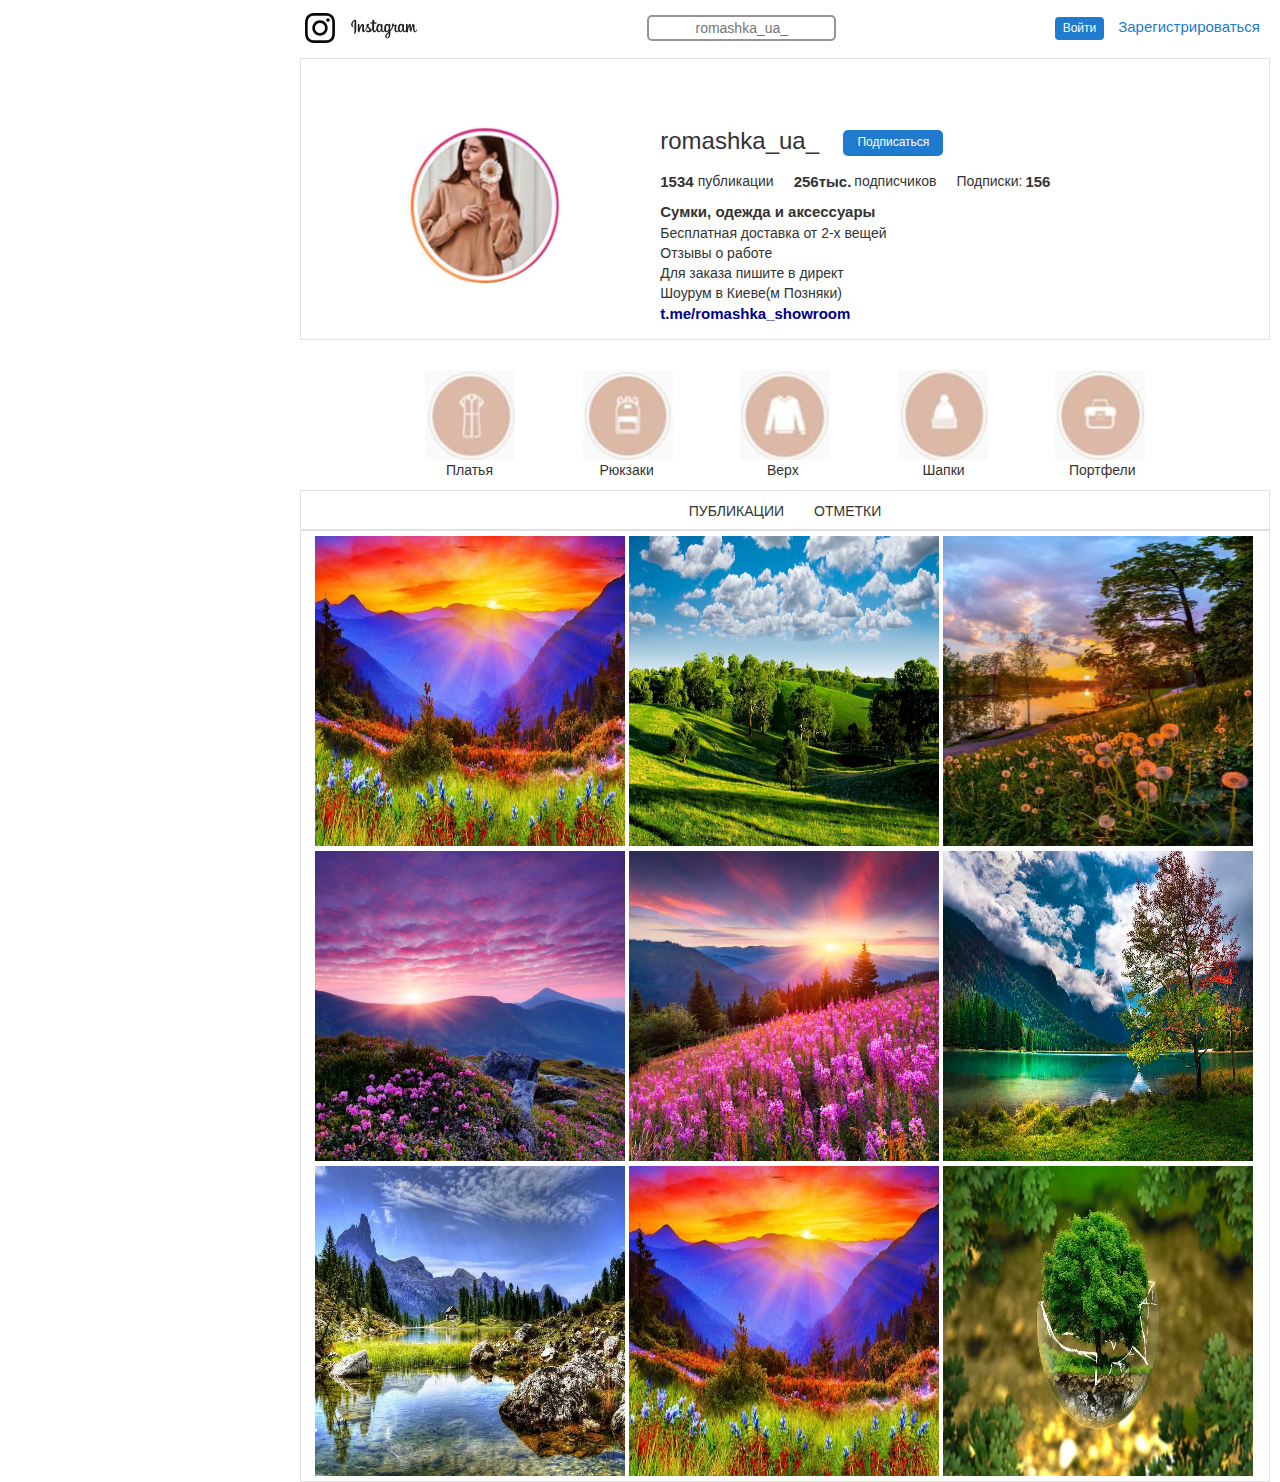
==== commit 24ac073a: "Update index.html" ====
--- a/index.html
+++ b/index.html
@@ -113,7 +113,7 @@
             </div>
             <div style=" width: 940px; margin: 5px auto;">
                 <img style="height: 310px; width: 310px; background-color: black;" src="images/Сочинение-на-тему-Природа.jpeg"/>
-                <img style="height: 310px; width: 310px; background-color: black;" src="images/bnutyun.jpg"/>
+                <img style="height: 310px; width: 310px; background-color: black;" src="images/1547365376_1.jpg"/>
                 <img style="height: 310px; width: 310px; background-color: black;" src="images/8ec812403ce8571b3a042789c93e4b6d.jpg"/>
             </div>
         </div>
